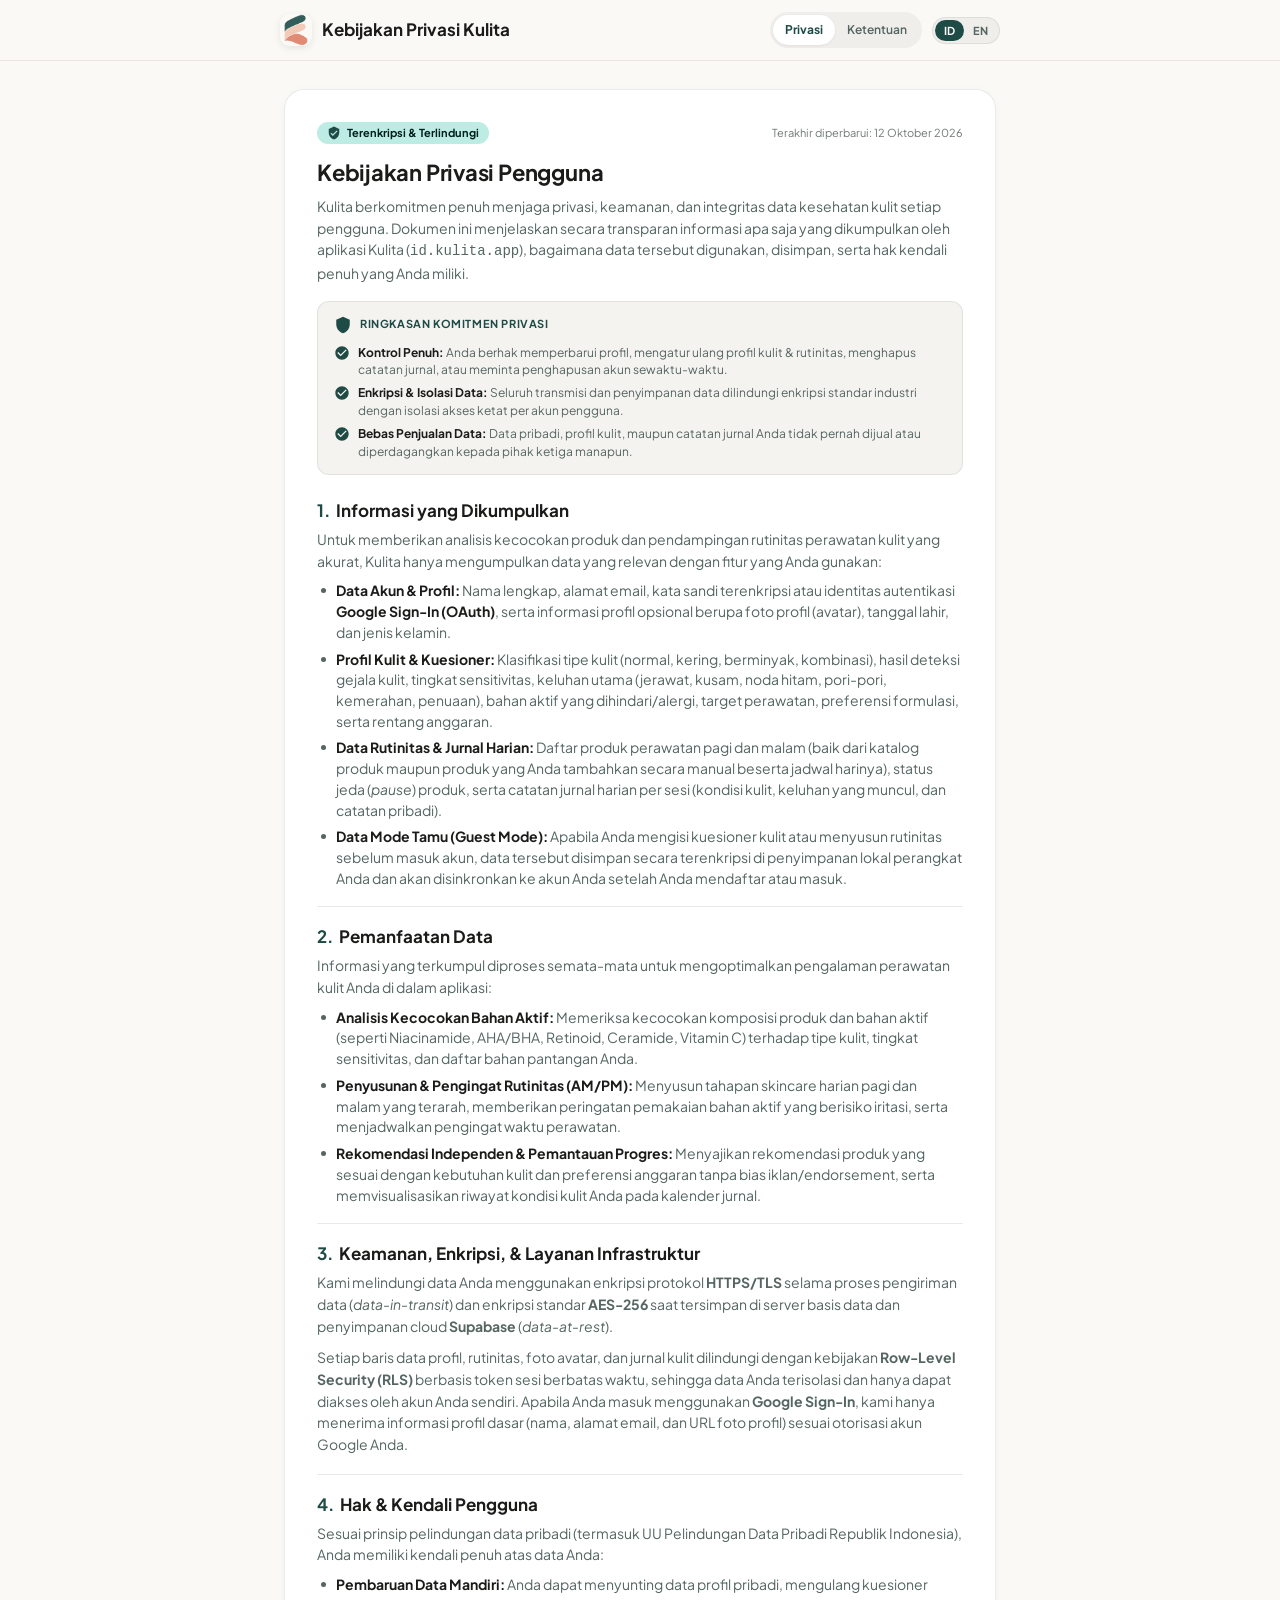
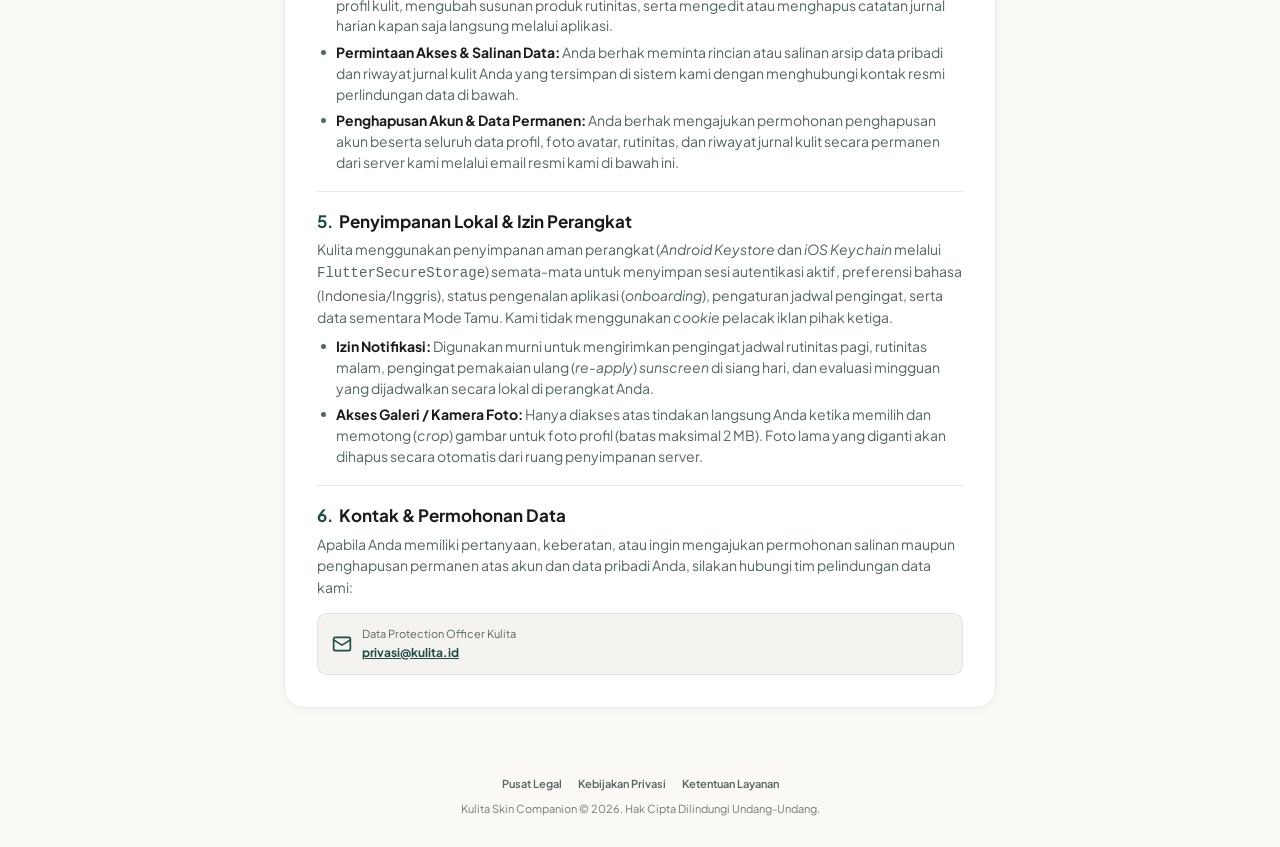
==== privacy.html @ 601edd52 "Add files via upload initial commit" ====
<!DOCTYPE html>
<html lang="id">
<head>
  <meta charset="UTF-8" />
  <meta name="viewport" content="width=device-width, initial-scale=1.0" />
  <meta name="description" content="Kebijakan Privasi Resmi Kulita Skin Companion — Komitmen perlindungan data pribadi, profil kulit, rutinitas, dan jurnal harian Anda." />
  <meta name="theme-color" content="#FBF9F6" />
  <title>Kebijakan Privasi Kulita</title>
  <link rel="icon" type="image/png" href="assets/kulita_logo.png" />
  <link rel="preconnect" href="https://fonts.googleapis.com" />
  <link rel="preconnect" href="https://fonts.gstatic.com" crossorigin />
  <link href="https://fonts.googleapis.com/css2?family=Plus+Jakarta+Sans:wght@400;500;600;700;800&display=swap" rel="stylesheet" />
  <link rel="stylesheet" href="styles.css" />
  <script src="app.js"></script>
</head>
<body data-title-id="Kebijakan Privasi Kulita" data-title-en="Kulita Privacy Policy">

  <!-- Sticky Top AppBar matching Flutter AppBar -->
  <header class="app-bar">
    <div class="app-bar-inner">
      <a href="index.html" class="brand-link" data-keep-lang>
        <img src="assets/kulita_logo.png" alt="Kulita Logo" class="brand-logo" />
        <span class="brand-title-text" data-lang="id">Kebijakan Privasi Kulita</span>
        <span class="brand-title-text" data-lang="en">Kulita Privacy Policy</span>
      </a>

      <div class="app-bar-actions">
        <nav class="doc-nav" aria-label="Document Navigation">
          <a href="privacy.html" class="doc-nav-link active" data-keep-lang>
            <span data-lang="id">Privasi</span>
            <span data-lang="en">Privacy</span>
          </a>
          <a href="terms.html" class="doc-nav-link" data-keep-lang>
            <span data-lang="id">Ketentuan</span>
            <span data-lang="en">Terms</span>
          </a>
        </nav>

        <div class="lang-switch" role="group" aria-label="Language Switcher">
          <button type="button" class="lang-btn active" data-set-lang="id" aria-pressed="true">ID</button>
          <button type="button" class="lang-btn" data-set-lang="en" aria-pressed="false">EN</button>
        </div>
      </div>
    </div>
  </header>

  <!-- Main Content -->
  <main class="page-main">
    <article class="article-card">

      <!-- ================================================================
           BAHASA INDONESIA (ID)
           ================================================================ -->
      <div data-lang="id">
        <!-- Badge & Updated Date -->
        <div class="meta-row">
          <span class="badge-pill badge-pill--privacy">
            <svg class="badge-icon" viewBox="0 0 24 24" fill="currentColor" aria-hidden="true">
              <path d="M12 1L3 5v6c0 5.55 3.84 10.74 9 12 5.16-1.26 9-6.45 9-12V5l-9-4zm-2 16l-4-4 1.41-1.41L10 14.17l6.59-6.59L18 9l-8 8z"/>
            </svg>
            Terenkripsi &amp; Terlindungi
          </span>
          <span class="last-updated">Terakhir diperbarui: 12 Oktober 2026</span>
        </div>

        <!-- Headline & Intro -->
        <h1 class="headline-lg-mobile doc-headline">Kebijakan Privasi Pengguna</h1>
        <p class="body-md doc-intro">
          Kulita berkomitmen penuh menjaga privasi, keamanan, dan integritas data kesehatan kulit setiap pengguna. Dokumen ini menjelaskan secara transparan informasi apa saja yang dikumpulkan oleh aplikasi Kulita (<code>id.kulita.app</code>), bagaimana data tersebut digunakan, disimpan, serta hak kendali penuh yang Anda miliki.
        </p>

        <!-- Summary Commitment Callout Box (LegalSummaryCard) -->
        <section class="summary-card" aria-label="Ringkasan Komitmen Privasi">
          <div class="summary-card-header">
            <svg class="summary-card-icon" viewBox="0 0 24 24" fill="currentColor" aria-hidden="true">
              <path d="M12 1L3 5v6c0 5.55 3.84 10.74 9 12 5.16-1.26 9-6.45 9-12V5l-9-4z"/>
            </svg>
            <h2 class="summary-card-title">RINGKASAN KOMITMEN PRIVASI</h2>
          </div>
          <ul class="summary-list">
            <li class="summary-item">
              <svg class="summary-check-icon" viewBox="0 0 24 24" fill="currentColor" aria-hidden="true">
                <path d="M12 2C6.48 2 2 6.48 2 12s4.48 10 10 10 10-4.48 10-10S17.52 2 12 2zm-2 15l-5-5 1.41-1.41L10 14.17l7.59-7.59L19 8l-9 9z"/>
              </svg>
              <span><strong>Kontrol Penuh:</strong> Anda berhak memperbarui profil, mengatur ulang profil kulit &amp; rutinitas, menghapus catatan jurnal, atau meminta penghapusan akun sewaktu-waktu.</span>
            </li>
            <li class="summary-item">
              <svg class="summary-check-icon" viewBox="0 0 24 24" fill="currentColor" aria-hidden="true">
                <path d="M12 2C6.48 2 2 6.48 2 12s4.48 10 10 10 10-4.48 10-10S17.52 2 12 2zm-2 15l-5-5 1.41-1.41L10 14.17l7.59-7.59L19 8l-9 9z"/>
              </svg>
              <span><strong>Enkripsi &amp; Isolasi Data:</strong> Seluruh transmisi dan penyimpanan data dilindungi enkripsi standar industri dengan isolasi akses ketat per akun pengguna.</span>
            </li>
            <li class="summary-item">
              <svg class="summary-check-icon" viewBox="0 0 24 24" fill="currentColor" aria-hidden="true">
                <path d="M12 2C6.48 2 2 6.48 2 12s4.48 10 10 10 10-4.48 10-10S17.52 2 12 2zm-2 15l-5-5 1.41-1.41L10 14.17l7.59-7.59L19 8l-9 9z"/>
              </svg>
              <span><strong>Bebas Penjualan Data:</strong> Data pribadi, profil kulit, maupun catatan jurnal Anda tidak pernah dijual atau diperdagangkan kepada pihak ketiga manapun.</span>
            </li>
          </ul>
        </section>

        <!-- Section 1 -->
        <section class="section-block">
          <h2 class="section-heading">
            <span class="section-number">1.</span>
            <span>Informasi yang Dikumpulkan</span>
          </h2>
          <p class="section-desc">
            Untuk memberikan analisis kecocokan produk dan pendampingan rutinitas perawatan kulit yang akurat, Kulita hanya mengumpulkan data yang relevan dengan fitur yang Anda gunakan:
          </p>
          <ul class="bullet-list">
            <li class="bullet-item">
              <span class="bullet-dot"></span>
              <span><strong>Data Akun &amp; Profil: </strong>Nama lengkap, alamat email, kata sandi terenkripsi atau identitas autentikasi <strong>Google Sign-In (OAuth)</strong>, serta informasi profil opsional berupa foto profil (avatar), tanggal lahir, dan jenis kelamin.</span>
            </li>
            <li class="bullet-item">
              <span class="bullet-dot"></span>
              <span><strong>Profil Kulit &amp; Kuesioner: </strong>Klasifikasi tipe kulit (normal, kering, berminyak, kombinasi), hasil deteksi gejala kulit, tingkat sensitivitas, keluhan utama (jerawat, kusam, noda hitam, pori-pori, kemerahan, penuaan), bahan aktif yang dihindari/alergi, target perawatan, preferensi formulasi, serta rentang anggaran.</span>
            </li>
            <li class="bullet-item">
              <span class="bullet-dot"></span>
              <span><strong>Data Rutinitas &amp; Jurnal Harian: </strong>Daftar produk perawatan pagi dan malam (baik dari katalog produk maupun produk yang Anda tambahkan secara manual beserta jadwal harinya), status jeda (<em>pause</em>) produk, serta catatan jurnal harian per sesi (kondisi kulit, keluhan yang muncul, dan catatan pribadi).</span>
            </li>
            <li class="bullet-item">
              <span class="bullet-dot"></span>
              <span><strong>Data Mode Tamu (Guest Mode): </strong>Apabila Anda mengisi kuesioner kulit atau menyusun rutinitas sebelum masuk akun, data tersebut disimpan secara terenkripsi di penyimpanan lokal perangkat Anda dan akan disinkronkan ke akun Anda setelah Anda mendaftar atau masuk.</span>
            </li>
          </ul>
        </section>

        <hr class="section-divider" />

        <!-- Section 2 -->
        <section class="section-block">
          <h2 class="section-heading">
            <span class="section-number">2.</span>
            <span>Pemanfaatan Data</span>
          </h2>
          <p class="section-desc">
            Informasi yang terkumpul diproses semata-mata untuk mengoptimalkan pengalaman perawatan kulit Anda di dalam aplikasi:
          </p>
          <ul class="bullet-list">
            <li class="bullet-item">
              <span class="bullet-dot"></span>
              <span><strong>Analisis Kecocokan Bahan Aktif: </strong>Memeriksa kecocokan komposisi produk dan bahan aktif (seperti Niacinamide, AHA/BHA, Retinoid, Ceramide, Vitamin C) terhadap tipe kulit, tingkat sensitivitas, dan daftar bahan pantangan Anda.</span>
            </li>
            <li class="bullet-item">
              <span class="bullet-dot"></span>
              <span><strong>Penyusunan &amp; Pengingat Rutinitas (AM/PM): </strong>Menyusun tahapan skincare harian pagi dan malam yang terarah, memberikan peringatan pemakaian bahan aktif yang berisiko iritasi, serta menjadwalkan pengingat waktu perawatan.</span>
            </li>
            <li class="bullet-item">
              <span class="bullet-dot"></span>
              <span><strong>Rekomendasi Independen &amp; Pemantauan Progres: </strong>Menyajikan rekomendasi produk yang sesuai dengan kebutuhan kulit dan preferensi anggaran tanpa bias iklan/endorsement, serta memvisualisasikan riwayat kondisi kulit Anda pada kalender jurnal.</span>
            </li>
          </ul>
        </section>

        <hr class="section-divider" />

        <!-- Section 3 -->
        <section class="section-block">
          <h2 class="section-heading">
            <span class="section-number">3.</span>
            <span>Keamanan, Enkripsi, &amp; Layanan Infrastruktur</span>
          </h2>
          <p class="section-desc">
            Kami melindungi data Anda menggunakan enkripsi protokol <strong>HTTPS/TLS</strong> selama proses pengiriman data (<em>data-in-transit</em>) dan enkripsi standar <strong>AES-256</strong> saat tersimpan di server basis data dan penyimpanan cloud <strong>Supabase</strong> (<em>data-at-rest</em>).
          </p>
          <p class="section-desc">
            Setiap baris data profil, rutinitas, foto avatar, dan jurnal kulit dilindungi dengan kebijakan <strong>Row-Level Security (RLS)</strong> berbasis token sesi berbatas waktu, sehingga data Anda terisolasi dan hanya dapat diakses oleh akun Anda sendiri. Apabila Anda masuk menggunakan <strong>Google Sign-In</strong>, kami hanya menerima informasi profil dasar (nama, alamat email, dan URL foto profil) sesuai otorisasi akun Google Anda.
          </p>
        </section>

        <hr class="section-divider" />

        <!-- Section 4 -->
        <section class="section-block">
          <h2 class="section-heading">
            <span class="section-number">4.</span>
            <span>Hak &amp; Kendali Pengguna</span>
          </h2>
          <p class="section-desc">
            Sesuai prinsip pelindungan data pribadi (termasuk UU Pelindungan Data Pribadi Republik Indonesia), Anda memiliki kendali penuh atas data Anda:
          </p>
          <ul class="bullet-list">
            <li class="bullet-item">
              <span class="bullet-dot"></span>
              <span><strong>Pembaruan Data Mandiri: </strong>Anda dapat menyunting data profil pribadi, mengulang kuesioner profil kulit, mengubah susunan produk rutinitas, serta mengedit atau menghapus catatan jurnal harian kapan saja langsung melalui aplikasi.</span>
            </li>
            <li class="bullet-item">
              <span class="bullet-dot"></span>
              <span><strong>Permintaan Akses &amp; Salinan Data: </strong>Anda berhak meminta rincian atau salinan arsip data pribadi dan riwayat jurnal kulit Anda yang tersimpan di sistem kami dengan menghubungi kontak resmi perlindungan data di bawah.</span>
            </li>
            <li class="bullet-item">
              <span class="bullet-dot"></span>
              <span><strong>Penghapusan Akun &amp; Data Permanen: </strong>Anda berhak mengajukan permohonan penghapusan akun beserta seluruh data profil, foto avatar, rutinitas, dan riwayat jurnal kulit secara permanen dari server kami melalui email resmi kami di bawah ini.</span>
            </li>
          </ul>
        </section>

        <hr class="section-divider" />

        <!-- Section 5 -->
        <section class="section-block">
          <h2 class="section-heading">
            <span class="section-number">5.</span>
            <span>Penyimpanan Lokal &amp; Izin Perangkat</span>
          </h2>
          <p class="section-desc">
            Kulita menggunakan penyimpanan aman perangkat (<em>Android Keystore</em> dan <em>iOS Keychain</em> melalui <code>FlutterSecureStorage</code>) semata-mata untuk menyimpan sesi autentikasi aktif, preferensi bahasa (Indonesia/Inggris), status pengenalan aplikasi (<em>onboarding</em>), pengaturan jadwal pengingat, serta data sementara Mode Tamu. Kami tidak menggunakan <em>cookie</em> pelacak iklan pihak ketiga.
          </p>
          <ul class="bullet-list">
            <li class="bullet-item">
              <span class="bullet-dot"></span>
              <span><strong>Izin Notifikasi: </strong>Digunakan murni untuk mengirimkan pengingat jadwal rutinitas pagi, rutinitas malam, pengingat pemakaian ulang (<em>re-apply</em>) <em>sunscreen</em> di siang hari, dan evaluasi mingguan yang dijadwalkan secara lokal di perangkat Anda.</span>
            </li>
            <li class="bullet-item">
              <span class="bullet-dot"></span>
              <span><strong>Akses Galeri / Kamera Foto: </strong>Hanya diakses atas tindakan langsung Anda ketika memilih dan memotong (<em>crop</em>) gambar untuk foto profil (batas maksimal 2 MB). Foto lama yang diganti akan dihapus secara otomatis dari ruang penyimpanan server.</span>
            </li>
          </ul>
        </section>

        <hr class="section-divider" />

        <!-- Section 6 -->
        <section class="section-block">
          <h2 class="section-heading">
            <span class="section-number">6.</span>
            <span>Kontak &amp; Permohonan Data</span>
          </h2>
          <p class="section-desc">
            Apabila Anda memiliki pertanyaan, keberatan, atau ingin mengajukan permohonan salinan maupun penghapusan permanen atas akun dan data pribadi Anda, silakan hubungi tim pelindungan data kami:
          </p>

          <!-- Contact Box matching LegalContactBox -->
          <a href="mailto:privasi@kulita.id" class="contact-box" aria-label="Data Protection Officer Kulita: privasi@kulita.id">
            <svg class="contact-box-icon" viewBox="0 0 24 24" fill="none" stroke="currentColor" stroke-width="2" stroke-linecap="round" stroke-linejoin="round" aria-hidden="true">
              <rect x="2" y="4" width="20" height="16" rx="2"/>
              <path d="m22 7-8.97 5.7a1.94 1.94 0 0 1-2.06 0L2 7"/>
            </svg>
            <div>
              <span class="contact-box-label">Data Protection Officer Kulita</span>
              <span class="contact-box-email">privasi@kulita.id</span>
            </div>
          </a>
        </section>
      </div>

      <!-- ================================================================
           ENGLISH (EN)
           ================================================================ -->
      <div data-lang="en">
        <!-- Badge & Updated Date -->
        <div class="meta-row">
          <span class="badge-pill badge-pill--privacy">
            <svg class="badge-icon" viewBox="0 0 24 24" fill="currentColor" aria-hidden="true">
              <path d="M12 1L3 5v6c0 5.55 3.84 10.74 9 12 5.16-1.26 9-6.45 9-12V5l-9-4zm-2 16l-4-4 1.41-1.41L10 14.17l6.59-6.59L18 9l-8 8z"/>
            </svg>
            Encrypted &amp; Protected
          </span>
          <span class="last-updated">Last updated: October 12, 2026</span>
        </div>

        <!-- Headline & Intro -->
        <h1 class="headline-lg-mobile doc-headline">User Privacy Policy</h1>
        <p class="body-md doc-intro">
          Kulita is fully committed to safeguarding the privacy, security, and integrity of every user's skin health data. This document transparently outlines what information is collected by the Kulita application (<code>id.kulita.app</code>), how it is processed and stored, and the full control rights you retain.
        </p>

        <!-- Summary Commitment Callout Box -->
        <section class="summary-card" aria-label="Privacy Commitment Summary">
          <div class="summary-card-header">
            <svg class="summary-card-icon" viewBox="0 0 24 24" fill="currentColor" aria-hidden="true">
              <path d="M12 1L3 5v6c0 5.55 3.84 10.74 9 12 5.16-1.26 9-6.45 9-12V5l-9-4z"/>
            </svg>
            <h2 class="summary-card-title">PRIVACY COMMITMENT SUMMARY</h2>
          </div>
          <ul class="summary-list">
            <li class="summary-item">
              <svg class="summary-check-icon" viewBox="0 0 24 24" fill="currentColor" aria-hidden="true">
                <path d="M12 2C6.48 2 2 6.48 2 12s4.48 10 10 10 10-4.48 10-10S17.52 2 12 2zm-2 15l-5-5 1.41-1.41L10 14.17l7.59-7.59L19 8l-9 9z"/>
              </svg>
              <span><strong>Full Control:</strong> You have the right to update your profile, retake your skin assessment, modify routines, delete journal entries, or request account deletion at any time.</span>
            </li>
            <li class="summary-item">
              <svg class="summary-check-icon" viewBox="0 0 24 24" fill="currentColor" aria-hidden="true">
                <path d="M12 2C6.48 2 2 6.48 2 12s4.48 10 10 10 10-4.48 10-10S17.52 2 12 2zm-2 15l-5-5 1.41-1.41L10 14.17l7.59-7.59L19 8l-9 9z"/>
              </svg>
              <span><strong>Encryption &amp; Data Isolation:</strong> All data in transit and at rest is protected by industry-standard encryption with strict per-account access isolation.</span>
            </li>
            <li class="summary-item">
              <svg class="summary-check-icon" viewBox="0 0 24 24" fill="currentColor" aria-hidden="true">
                <path d="M12 2C6.48 2 2 6.48 2 12s4.48 10 10 10 10-4.48 10-10S17.52 2 12 2zm-2 15l-5-5 1.41-1.41L10 14.17l7.59-7.59L19 8l-9 9z"/>
              </svg>
              <span><strong>No Data Selling:</strong> Your personal data, skin profile, and journal logs are never sold or traded to any third party.</span>
            </li>
          </ul>
        </section>

        <!-- Section 1 -->
        <section class="section-block">
          <h2 class="section-heading">
            <span class="section-number">1.</span>
            <span>Information Collected</span>
          </h2>
          <p class="section-desc">
            To deliver accurate product compatibility analysis and guided skincare routines, Kulita collects only the data relevant to the features you use:
          </p>
          <ul class="bullet-list">
            <li class="bullet-item">
              <span class="bullet-dot"></span>
              <span><strong>Account &amp; Profile Data: </strong>Full name, email address, encrypted password credentials or <strong>Google Sign-In (OAuth)</strong> authentication identity, and optional profile details including profile photo (avatar), date of birth, and gender.</span>
            </li>
            <li class="bullet-item">
              <span class="bullet-dot"></span>
              <span><strong>Skin Profile &amp; Questionnaire: </strong>Skin type classification (normal, dry, oily, combination), symptom check results, sensitivity level, primary skin concerns (acne, dullness, dark spots, pores, redness, aging), excluded/allergic ingredients, skincare goals, formulation preferences, and budget tier.</span>
            </li>
            <li class="bullet-item">
              <span class="bullet-dot"></span>
              <span><strong>Routine &amp; Daily Journal Logs: </strong>Morning and night skincare routine products (both catalog items and custom products added manually along with their weekly schedules), paused product states, and daily journal logs per session (skin condition, observed concerns, and personal notes).</span>
            </li>
            <li class="bullet-item">
              <span class="bullet-dot"></span>
              <span><strong>Guest Mode Data: </strong>If you complete the skin questionnaire or build a routine before signing in, that data is stored encrypted on your local device and automatically synchronized to your account once you sign up or log in.</span>
            </li>
          </ul>
        </section>

        <hr class="section-divider" />

        <!-- Section 2 -->
        <section class="section-block">
          <h2 class="section-heading">
            <span class="section-number">2.</span>
            <span>Use of Data</span>
          </h2>
          <p class="section-desc">
            Collected information is processed solely to optimize your skincare experience within the application:
          </p>
          <ul class="bullet-list">
            <li class="bullet-item">
              <span class="bullet-dot"></span>
              <span><strong>Active Ingredient Compatibility: </strong>Evaluating product formulations and active ingredients (such as Niacinamide, AHA/BHA, Retinoids, Ceramides, Vitamin C) against your skin type, sensitivity level, and excluded ingredient list.</span>
            </li>
            <li class="bullet-item">
              <span class="bullet-dot"></span>
              <span><strong>Guided Routine &amp; Reminders (AM/PM): </strong>Structuring logical morning and evening skincare steps, surfacing caution notices for potentially irritating active combinations, and scheduling local routine reminders.</span>
            </li>
            <li class="bullet-item">
              <span class="bullet-dot"></span>
              <span><strong>Independent Recommendations &amp; Progress Tracking: </strong>Providing unbiased product recommendations aligned with your skin needs and budget preferences, and visualizing your skin history on the journal calendar.</span>
            </li>
          </ul>
        </section>

        <hr class="section-divider" />

        <!-- Section 3 -->
        <section class="section-block">
          <h2 class="section-heading">
            <span class="section-number">3.</span>
            <span>Data Security, Encryption, &amp; Infrastructure</span>
          </h2>
          <p class="section-desc">
            We protect your data using <strong>HTTPS/TLS</strong> encryption during transmission (<em>data-in-transit</em>) and <strong>AES-256</strong> encryption when stored on <strong>Supabase</strong> cloud database and storage servers (<em>data-at-rest</em>).
          </p>
          <p class="section-desc">
            Every profile record, routine item, avatar image, and journal entry is protected by <strong>Row-Level Security (RLS)</strong> policies enforced via time-limited session tokens, ensuring your data is strictly isolated and accessible only by your authenticated account. When signing in with <strong>Google Sign-In</strong>, we only receive basic profile attributes (name, email address, and profile picture URL) authorized by your Google account.
          </p>
        </section>

        <hr class="section-divider" />

        <!-- Section 4 -->
        <section class="section-block">
          <h2 class="section-heading">
            <span class="section-number">4.</span>
            <span>User Rights &amp; Control</span>
          </h2>
          <p class="section-desc">
            In accordance with personal data protection principles (including the Indonesian Personal Data Protection Law / UU PDP), you hold full authority over your data:
          </p>
          <ul class="bullet-list">
            <li class="bullet-item">
              <span class="bullet-dot"></span>
              <span><strong>In-App Self-Service Updates: </strong>You can edit your personal profile details, retake the skin questionnaire, modify routine products, and edit or delete daily journal entries at any time directly inside the app.</span>
            </li>
            <li class="bullet-item">
              <span class="bullet-dot"></span>
              <span><strong>Data Access &amp; Copy Requests: </strong>You have the right to request details or a copy of your personal data and skin journal history stored in our system by contacting our data protection officer below.</span>
            </li>
            <li class="bullet-item">
              <span class="bullet-dot"></span>
              <span><strong>Permanent Account &amp; Data Deletion: </strong>You may request permanent deletion of your account along with all profile records, avatar photos, routines, and journal entries from our servers by contacting our official privacy email below.</span>
            </li>
          </ul>
        </section>

        <hr class="section-divider" />

        <!-- Section 5 -->
        <section class="section-block">
          <h2 class="section-heading">
            <span class="section-number">5.</span>
            <span>Local Storage &amp; Device Permissions</span>
          </h2>
          <p class="section-desc">
            Kulita uses hardware-backed secure device storage (<em>Android Keystore</em> and <em>iOS Keychain</em> via <code>FlutterSecureStorage</code>) strictly to store active authentication tokens, language preferences (Indonesian/English), onboarding completion state, reminder schedules, and temporary Guest Mode drafts. We do not use third-party advertising cookies or cross-app trackers.
          </p>
          <ul class="bullet-list">
            <li class="bullet-item">
              <span class="bullet-dot"></span>
              <span><strong>Notification Permission: </strong>Used exclusively to schedule local on-device reminders for your morning routine, night routine, daytime sunscreen re-application, and weekly skin check-ins.</span>
            </li>
            <li class="bullet-item">
              <span class="bullet-dot"></span>
              <span><strong>Photo Library / Camera Access: </strong>Accessed only upon your explicit action when selecting and cropping an image for your profile avatar (maximum 2 MB limit). Replaced avatar files are automatically removed from server storage.</span>
            </li>
          </ul>
        </section>

        <hr class="section-divider" />

        <!-- Section 6 -->
        <section class="section-block">
          <h2 class="section-heading">
            <span class="section-number">6.</span>
            <span>Contact &amp; Data Inquiries</span>
          </h2>
          <p class="section-desc">
            If you have questions, objections, or wish to submit a data copy or permanent account deletion request, please contact our official representative:
          </p>

          <!-- Contact Box -->
          <a href="mailto:privasi@kulita.id" class="contact-box" aria-label="Kulita Data Protection Officer: privasi@kulita.id">
            <svg class="contact-box-icon" viewBox="0 0 24 24" fill="none" stroke="currentColor" stroke-width="2" stroke-linecap="round" stroke-linejoin="round" aria-hidden="true">
              <rect x="2" y="4" width="20" height="16" rx="2"/>
              <path d="m22 7-8.97 5.7a1.94 1.94 0 0 1-2.06 0L2 7"/>
            </svg>
            <div>
              <span class="contact-box-label">Kulita Data Protection Officer</span>
              <span class="contact-box-email">privasi@kulita.id</span>
            </div>
          </a>
        </section>
      </div>

    </article>
  </main>

  <!-- Footer -->
  <footer class="page-footer">
    <div class="footer-links">
      <a href="index.html" class="footer-link" data-keep-lang>
        <span data-lang="id">Pusat Legal</span>
        <span data-lang="en">Legal Center</span>
      </a>
      <a href="privacy.html" class="footer-link" data-keep-lang>
        <span data-lang="id">Kebijakan Privasi</span>
        <span data-lang="en">Privacy Policy</span>
      </a>
      <a href="terms.html" class="footer-link" data-keep-lang>
        <span data-lang="id">Ketentuan Layanan</span>
        <span data-lang="en">Terms of Service</span>
      </a>
    </div>
    <p data-lang="id">Kulita Skin Companion &copy; 2026. Hak Cipta Dilindungi Undang-Undang.</p>
    <p data-lang="en">Kulita Skin Companion &copy; 2026. All rights reserved.</p>
  </footer>

</body>
</html>
---- styles.css ----
/* ==========================================================================
   Kulita Design System — Web Legal Pages (GitHub Pages)
   Synchronized with lib/theme/app_colors.dart & lib/theme/app_typography.dart
   ========================================================================== */

:root {
  /* Primary botanical deep teals */
  --primary: #1E4B46;
  --on-primary: #FFFFFF;
  --primary-container: #1C534A;
  --on-primary-container: #8DBAB3;
  --primary-fixed: #BDECE4;
  --primary-fixed-dim: #A2CFC8;
  --on-primary-fixed: #00201D;

  /* Secondary soft warm peaches */
  --secondary: #7D5543;
  --on-secondary: #FFFFFF;
  --secondary-container: #FFC9B1;
  --on-secondary-container: #7A5240;
  --secondary-fixed: #FFDBCC;

  /* Tertiary coral & terracotta accents */
  --tertiary: #E77F67;
  --on-tertiary: #FFFFFF;
  --tertiary-fixed: #FFDAD2;

  /* Canvas & surface layers */
  --canvas: #FAF8F5;
  --surface: #FBF9F6;
  --surface-card: #FFFFFF;
  --surface-tint: #3A6660;
  --surface-container-lowest: #FFFFFF;
  --surface-container-low: #F5F3F0;
  --surface-container: #EFEEEB;
  --surface-container-high: #EAE8E5;
  --surface-container-highest: #E4E2DF;

  /* Typography & Neutrals */
  --on-surface: #1B1C1A;
  --text-primary: #182C29;
  --on-surface-variant: #546562;
  --text-muted: #546562;
  --outline: #707977;
  --outline-variant: #C0C8C6;
  --border-subtle: #EAE6DF;

  /* Semantic */
  --status-verified: #5B8A72;
  --status-warning: #D97736;
  --error: #BA1A1A;
  --error-container: #FFDAD6;

  /* Borders & Shadows matching Flutter cards */
  --outline-alpha-15: rgba(112, 121, 119, 0.15);
  --shadow-card: 0 2px 10px rgba(0, 0, 0, 0.03);
  --shadow-subtle: 0 2px 6px rgba(0, 0, 0, 0.02);
  --shadow-elevated: 0 8px 24px rgba(24, 44, 41, 0.06);

  /* Radii */
  --radius-pill: 9999px;
  --radius-xl: 20px;
  --radius-lg: 16px;
  --radius-md: 12px;
  --radius-sm: 10px;
  --radius-xs: 8px;

  /* Font Family */
  --font-sans: 'Plus Jakarta Sans', -apple-system, BlinkMacSystemFont, 'Segoe UI', Roboto, sans-serif;
}

*,
*::before,
*::after {
  box-sizing: border-box;
  margin: 0;
  padding: 0;
}

html {
  font-family: var(--font-sans);
  background-color: var(--surface);
  color: var(--on-surface);
  -webkit-font-smoothing: antialiased;
  -moz-osx-font-smoothing: grayscale;
  scroll-behavior: smooth;
}

body {
  min-height: 100vh;
  display: flex;
  flex-direction: column;
  background-color: var(--surface);
  color: var(--on-surface);
  line-height: 1.5;
}

/* ==========================================================================
   Typography Scale (AppTypography)
   ========================================================================== */

.display-lg {
  font-size: 2.125rem; /* 34px */
  font-weight: 800;
  line-height: 1.235;
  letter-spacing: -0.02em;
  color: var(--text-primary);
}

.headline-lg {
  font-size: 1.625rem; /* 26px */
  font-weight: 700;
  line-height: 1.3;
  letter-spacing: -0.015em;
  color: var(--text-primary);
}

.headline-lg-mobile {
  font-size: 1.375rem; /* 22px */
  font-weight: 700;
  line-height: 1.36;
  letter-spacing: -0.01em;
  color: var(--on-surface);
}

.headline-md {
  font-size: 1.25rem; /* 20px */
  font-weight: 700;
  line-height: 1.4;
  color: var(--text-primary);
}

.headline-sm {
  font-size: 1.0625rem; /* 17px */
  font-weight: 700;
  line-height: 1.41;
  color: var(--on-surface);
}

.body-lg {
  font-size: 1rem; /* 16px */
  font-weight: 400;
  line-height: 1.5;
  color: var(--text-primary);
}

.body-md {
  font-size: 0.875rem; /* 14px */
  font-weight: 400;
  line-height: 1.5;
  color: var(--on-surface-variant);
}

.body-sm {
  font-size: 0.75rem; /* 12px */
  font-weight: 400;
  line-height: 1.5;
  color: var(--on-surface-variant);
}

.label-lg {
  font-size: 0.875rem; /* 14px */
  font-weight: 600;
  line-height: 1.42;
  color: var(--on-surface);
}

.label-md {
  font-size: 0.75rem; /* 12px */
  font-weight: 600;
  line-height: 1.33;
  letter-spacing: 0.01em;
  color: var(--on-surface-variant);
}

.label-sm {
  font-size: 0.6875rem; /* 11px */
  font-weight: 700;
  line-height: 1.27;
  letter-spacing: 0.02em;
  color: var(--primary);
}

/* ==========================================================================
   Sticky Top AppBar
   ========================================================================== */

.app-bar {
  position: sticky;
  top: 0;
  z-index: 50;
  background-color: rgba(251, 249, 246, 0.88);
  backdrop-filter: blur(12px);
  -webkit-backdrop-filter: blur(12px);
  border-bottom: 1px solid var(--border-subtle);
}

.app-bar-inner {
  max-width: 760px;
  margin: 0 auto;
  padding: 12px 20px;
  display: flex;
  align-items: center;
  justify-content: space-between;
  gap: 12px;
}

.brand-link {
  display: inline-flex;
  align-items: center;
  gap: 10px;
  text-decoration: none;
  color: var(--on-surface);
  font-weight: 700;
  font-size: 1.0625rem;
  transition: opacity 0.15s ease;
}

.brand-link:hover {
  opacity: 0.85;
}

.brand-logo {
  width: 32px;
  height: 32px;
  border-radius: 9px;
  object-fit: cover;
  box-shadow: 0 2px 6px rgba(30, 75, 70, 0.12);
}

.app-bar-actions {
  display: flex;
  align-items: center;
  gap: 10px;
}

/* Navigation Pills inside AppBar */
.doc-nav {
  display: flex;
  align-items: center;
  background-color: var(--surface-container);
  padding: 3px;
  border-radius: var(--radius-pill);
}

.doc-nav-link {
  text-decoration: none;
  font-size: 0.75rem;
  font-weight: 600;
  color: var(--on-surface-variant);
  padding: 6px 12px;
  border-radius: var(--radius-pill);
  transition: all 0.15s ease;
  white-space: nowrap;
}

.doc-nav-link:hover {
  color: var(--on-surface);
}

.doc-nav-link.active {
  background-color: var(--surface-card);
  color: var(--primary);
  font-weight: 700;
  box-shadow: 0 1px 3px rgba(0, 0, 0, 0.06);
}

/* Language Toggle Switcher */
.lang-switch {
  display: inline-flex;
  align-items: center;
  background-color: var(--surface-container);
  border: 1px solid var(--outline-alpha-15);
  border-radius: var(--radius-pill);
  padding: 2px;
}

.lang-btn {
  appearance: none;
  border: none;
  background: transparent;
  font-family: var(--font-sans);
  font-size: 0.6875rem;
  font-weight: 700;
  color: var(--on-surface-variant);
  padding: 4px 9px;
  border-radius: var(--radius-pill);
  cursor: pointer;
  transition: all 0.15s ease;
}

.lang-btn:hover {
  color: var(--on-surface);
}

.lang-btn.active {
  background-color: var(--primary);
  color: var(--on-primary);
}

/* ==========================================================================
   Main Layout & Article Container
   ========================================================================== */

.page-main {
  flex: 1;
  width: 100%;
  max-width: 760px;
  margin: 0 auto;
  padding: 16px 20px 32px;
}

/* Matches PrivacyPolicyPage Main Article Container */
.article-card {
  width: 100%;
  padding: 24px 20px;
  background-color: var(--surface-container-lowest);
  border-radius: var(--radius-xl);
  border: 1px solid var(--outline-alpha-15);
  box-shadow: var(--shadow-card);
}

@media (min-width: 640px) {
  .page-main {
    padding: 28px 24px 48px;
  }

  .article-card {
    padding: 32px 32px;
  }
}

/* ==========================================================================
   Badges & Meta Header
   ========================================================================== */

.meta-row {
  display: flex;
  flex-wrap: wrap;
  align-items: center;
  justify-content: space-between;
  gap: 8px;
  margin-bottom: 14px;
}

.badge-pill {
  display: inline-flex;
  align-items: center;
  gap: 6px;
  padding: 4px 10px;
  border-radius: var(--radius-pill);
  font-size: 0.6875rem;
  font-weight: 700;
  line-height: 1.27;
}

.badge-pill--privacy {
  background-color: var(--primary-fixed);
  color: var(--on-primary-fixed);
}

.badge-pill--terms {
  background-color: var(--surface-container);
  color: var(--on-surface-variant);
  font-weight: 600;
}

.badge-icon {
  width: 14px;
  height: 14px;
  color: var(--primary);
  flex-shrink: 0;
}

.last-updated {
  font-size: 0.6875rem;
  color: var(--outline);
}

.doc-headline {
  margin-bottom: 8px;
}

.doc-intro {
  color: var(--on-surface-variant);
  line-height: 1.55;
}

/* ==========================================================================
   Callout Cards: LegalSummaryCard & MedicalNoticeCard
   ========================================================================== */

/* Matches LegalSummaryCard */
.summary-card {
  width: 100%;
  margin-top: 16px;
  margin-bottom: 24px;
  padding: 14px 16px;
  background-color: var(--surface-container-low);
  border-radius: var(--radius-md);
  border: 1px solid var(--outline-alpha-15);
}

.summary-card-header {
  display: flex;
  align-items: center;
  gap: 8px;
  margin-bottom: 10px;
}

.summary-card-icon {
  width: 18px;
  height: 18px;
  color: var(--primary);
  flex-shrink: 0;
}

.summary-card-title {
  font-size: 0.6875rem;
  font-weight: 700;
  letter-spacing: 0.6px;
  text-transform: uppercase;
  color: var(--primary);
}

.summary-list {
  list-style: none;
  display: flex;
  flex-direction: column;
  gap: 6px;
}

.summary-item {
  display: flex;
  align-items: flex-start;
  gap: 8px;
  font-size: 0.75rem;
  line-height: 1.45;
  color: var(--on-surface-variant);
}

.summary-check-icon {
  width: 16px;
  height: 16px;
  color: var(--primary);
  flex-shrink: 0;
  margin-top: 1px;
}

.summary-item strong {
  font-weight: 700;
  color: var(--on-surface);
}

/* Matches MedicalNoticeCard */
.medical-notice-card {
  width: 100%;
  margin-top: 16px;
  margin-bottom: 24px;
  padding: 16px;
  background-color: var(--surface-container-low);
  border-radius: var(--radius-md);
  border-left: 4px solid var(--primary);
  box-shadow: var(--shadow-subtle);
  display: flex;
  align-items: flex-start;
  gap: 12px;
}

.medical-notice-icon {
  width: 22px;
  height: 22px;
  color: var(--primary);
  flex-shrink: 0;
  margin-top: 1px;
}

.medical-notice-title {
  font-size: 0.75rem;
  font-weight: 700;
  letter-spacing: 0.5px;
  text-transform: uppercase;
  color: var(--primary);
  margin-bottom: 6px;
}

.medical-notice-text {
  font-size: 0.75rem;
  line-height: 1.48;
  color: var(--on-surface-variant);
}

.medical-notice-text strong {
  font-weight: 700;
  color: var(--on-surface);
}

/* ==========================================================================
   Document Sections (LegalSectionCard & LegalBulletPoint)
   ========================================================================== */

.section-block {
  display: flex;
  flex-direction: column;
}

.section-heading {
  display: flex;
  align-items: baseline;
  gap: 6px;
  font-size: 1.0625rem; /* 17px */
  font-weight: 700;
  line-height: 1.41;
  color: var(--on-surface);
}

.section-number {
  color: var(--primary);
  font-weight: 700;
  flex-shrink: 0;
}

.section-number--neutral {
  color: var(--on-surface);
}

.section-desc {
  margin-top: 6px;
  font-size: 0.875rem; /* 14px */
  line-height: 1.55;
  color: var(--on-surface-variant);
}

.section-desc + .section-desc {
  margin-top: 10px;
}

.bullet-list {
  list-style: none;
  margin-top: 8px;
  display: flex;
  flex-direction: column;
  gap: 6px;
}

.bullet-item {
  display: flex;
  align-items: flex-start;
  padding-left: 4px;
  font-size: 0.875rem; /* 14px */
  line-height: 1.48;
  color: var(--on-surface-variant);
}

.bullet-dot {
  width: 5px;
  height: 5px;
  border-radius: 50%;
  background-color: var(--on-surface-variant);
  margin-top: 8px;
  margin-right: 10px;
  flex-shrink: 0;
}

.bullet-item strong {
  font-weight: 700;
  color: var(--on-surface);
}

.section-divider {
  border: 0;
  height: 1px;
  background-color: var(--surface-container-high);
  margin: 18px 0;
}

.section-spacer {
  height: 20px;
}

/* ==========================================================================
   Contact & Support Cards (LegalContactBox & LegalSupportCard)
   ========================================================================== */

/* Matches LegalContactBox */
.contact-box {
  margin-top: 14px;
  padding: 12px 14px;
  background-color: var(--surface-container-low);
  border-radius: var(--radius-sm);
  border: 1px solid var(--outline-alpha-15);
  display: flex;
  align-items: center;
  gap: 10px;
  text-decoration: none;
  transition: background-color 0.15s ease, border-color 0.15s ease;
}

.contact-box:hover {
  background-color: var(--surface-container);
  border-color: var(--outline-variant);
}

.contact-box-icon {
  width: 20px;
  height: 20px;
  color: var(--primary);
  flex-shrink: 0;
}

.contact-box-label {
  display: block;
  font-size: 0.6875rem;
  color: var(--on-surface-variant);
  margin-bottom: 2px;
}

.contact-box-email {
  display: block;
  font-size: 0.75rem;
  font-weight: 700;
  color: var(--primary);
  text-decoration: underline;
}

/* Matches LegalSupportCard */
.support-card {
  width: 100%;
  padding: 16px;
  background-color: var(--surface-container);
  border-radius: var(--radius-md);
}

.support-card-title {
  font-size: 1.0625rem;
  font-weight: 700;
  color: var(--on-surface);
  margin-bottom: 6px;
}

.support-card-desc {
  font-size: 0.75rem;
  line-height: 1.48;
  color: var(--on-surface-variant);
  margin-bottom: 10px;
}

.support-email-link {
  display: inline-flex;
  align-items: center;
  gap: 4px;
  font-size: 0.875rem;
  font-weight: 700;
  color: var(--primary);
  text-decoration: underline;
}

.support-email-link:hover {
  opacity: 0.85;
}

/* ==========================================================================
   Index / Portal Hub Cards
   ========================================================================== */

.hero-banner {
  text-align: center;
  padding: 28px 20px 24px;
}

.hero-logo {
  width: 64px;
  height: 64px;
  border-radius: 18px;
  object-fit: cover;
  box-shadow: var(--shadow-elevated);
  margin-bottom: 14px;
}

.portal-grid {
  display: grid;
  grid-template-columns: 1fr;
  gap: 16px;
  margin-top: 16px;
}

@media (min-width: 600px) {
  .portal-grid {
    grid-template-columns: 1fr 1fr;
  }
}

.portal-card {
  display: flex;
  flex-direction: column;
  justify-content: space-between;
  padding: 22px 20px;
  background-color: var(--surface-container-lowest);
  border-radius: var(--radius-xl);
  border: 1px solid var(--outline-alpha-15);
  box-shadow: var(--shadow-card);
  text-decoration: none;
  color: var(--on-surface);
  transition: transform 0.15s ease, box-shadow 0.15s ease, border-color 0.15s ease;
}

.portal-card:hover {
  transform: translateY(-2px);
  box-shadow: var(--shadow-elevated);
  border-color: var(--primary-fixed-dim);
}

.portal-card-icon-wrap {
  width: 44px;
  height: 44px;
  border-radius: var(--radius-md);
  background-color: var(--surface-container-low);
  display: flex;
  align-items: center;
  justify-content: center;
  color: var(--primary-container);
  margin-bottom: 14px;
}

.portal-card-cta {
  margin-top: 16px;
  display: inline-flex;
  align-items: center;
  gap: 6px;
  font-size: 0.8125rem;
  font-weight: 700;
  color: var(--primary);
}

/* ==========================================================================
   Footer
   ========================================================================== */

.page-footer {
  text-align: center;
  padding: 20px 20px 32px;
  font-size: 0.6875rem;
  color: var(--outline);
}

.footer-links {
  display: flex;
  justify-content: center;
  flex-wrap: wrap;
  gap: 16px;
  margin-bottom: 8px;
}

.footer-link {
  color: var(--on-surface-variant);
  text-decoration: none;
  font-weight: 600;
}

.footer-link:hover {
  color: var(--primary);
  text-decoration: underline;
}

/* ==========================================================================
   Bilingual Visibility Utility & Print Styles
   ========================================================================== */

html[lang="id"] [data-lang="en"] {
  display: none !important;
}

html[lang="en"] [data-lang="id"] {
  display: none !important;
}

@media (max-width: 480px) {
  .brand-title-text {
    display: none;
  }
  .app-bar-inner {
    padding: 10px 16px;
  }
  .page-main {
    padding: 12px 16px 28px;
  }
}

@media print {
  .app-bar,
  .footer-links {
    display: none !important;
  }
  body,
  .article-card {
    background: #FFFFFF;
    box-shadow: none;
    border: none;
  }
}
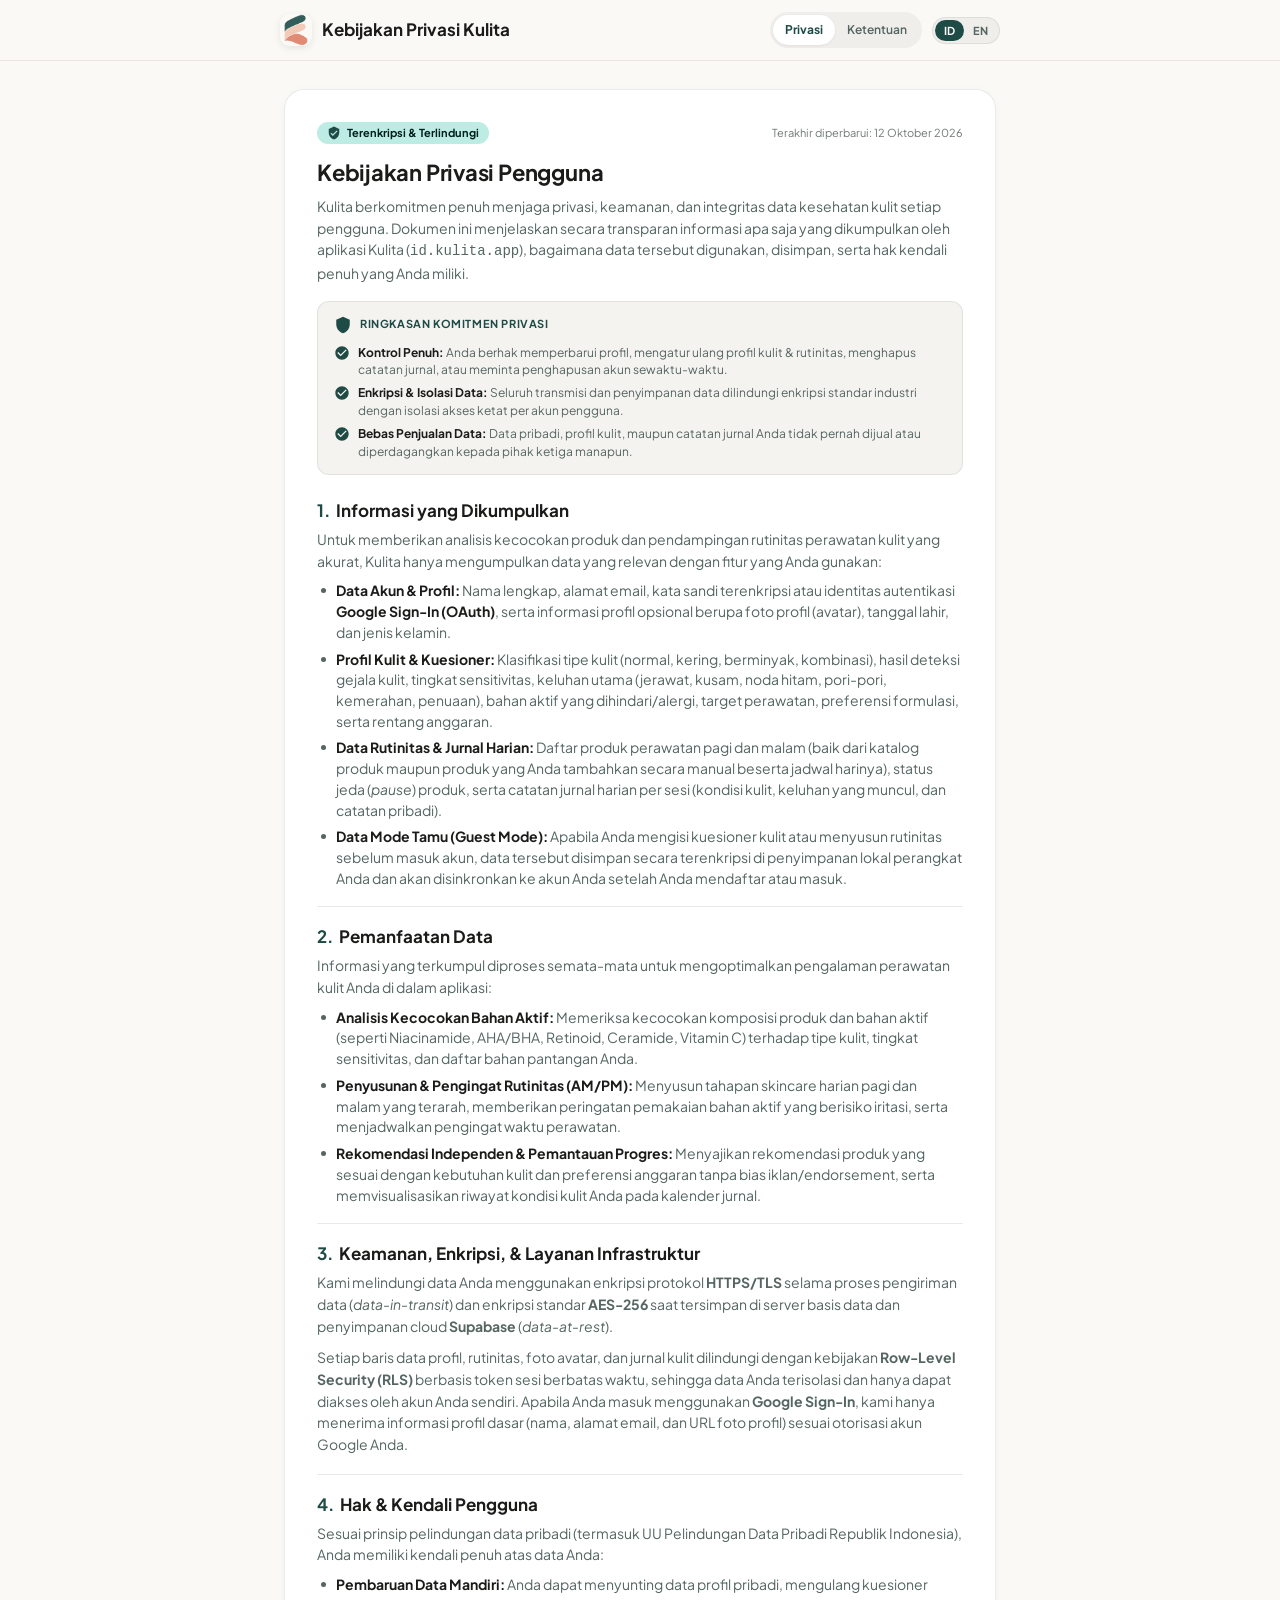
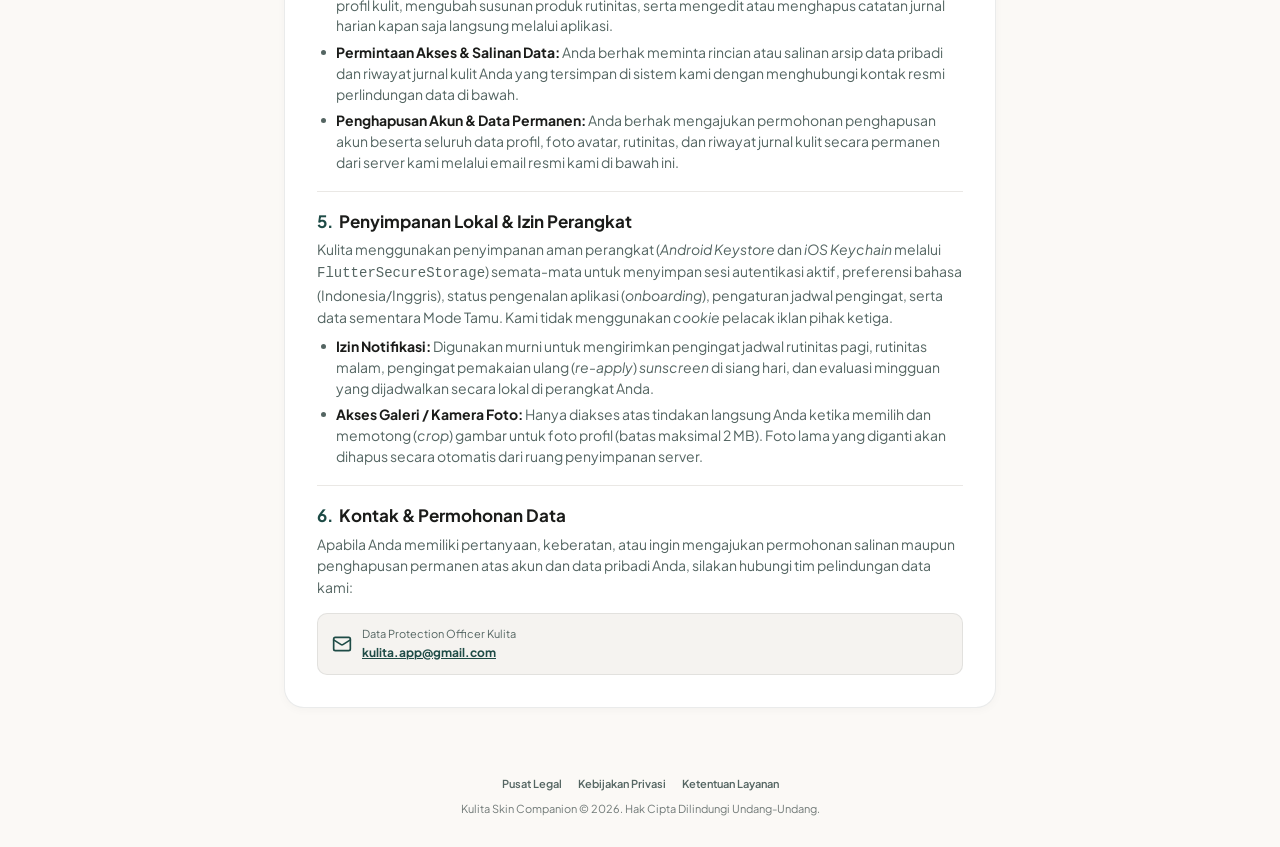
==== commit 562015a5: "Update privacy.html" ====
--- a/privacy.html
+++ b/privacy.html
@@ -234,14 +234,14 @@
           </p>
 
           <!-- Contact Box matching LegalContactBox -->
-          <a href="mailto:privasi@kulita.id" class="contact-box" aria-label="Data Protection Officer Kulita: privasi@kulita.id">
+          <a href="mailto:kulita.app@gmail.com" class="contact-box" aria-label="Data Protection Officer Kulita: kulita.app@gmail.com">
             <svg class="contact-box-icon" viewBox="0 0 24 24" fill="none" stroke="currentColor" stroke-width="2" stroke-linecap="round" stroke-linejoin="round" aria-hidden="true">
               <rect x="2" y="4" width="20" height="16" rx="2"/>
               <path d="m22 7-8.97 5.7a1.94 1.94 0 0 1-2.06 0L2 7"/>
             </svg>
             <div>
               <span class="contact-box-label">Data Protection Officer Kulita</span>
-              <span class="contact-box-email">privasi@kulita.id</span>
+              <span class="contact-box-email">kulita.app@gmail.com</span>
             </div>
           </a>
         </section>
@@ -433,14 +433,14 @@
           </p>
 
           <!-- Contact Box -->
-          <a href="mailto:privasi@kulita.id" class="contact-box" aria-label="Kulita Data Protection Officer: privasi@kulita.id">
+          <a href="mailto:kulita.app@gmail.com" class="contact-box" aria-label="Kulita Data Protection Officer: kulita.app@gmail.com">
             <svg class="contact-box-icon" viewBox="0 0 24 24" fill="none" stroke="currentColor" stroke-width="2" stroke-linecap="round" stroke-linejoin="round" aria-hidden="true">
               <rect x="2" y="4" width="20" height="16" rx="2"/>
               <path d="m22 7-8.97 5.7a1.94 1.94 0 0 1-2.06 0L2 7"/>
             </svg>
             <div>
               <span class="contact-box-label">Kulita Data Protection Officer</span>
-              <span class="contact-box-email">privasi@kulita.id</span>
+              <span class="contact-box-email">kulita.app@gmail.com</span>
             </div>
           </a>
         </section>
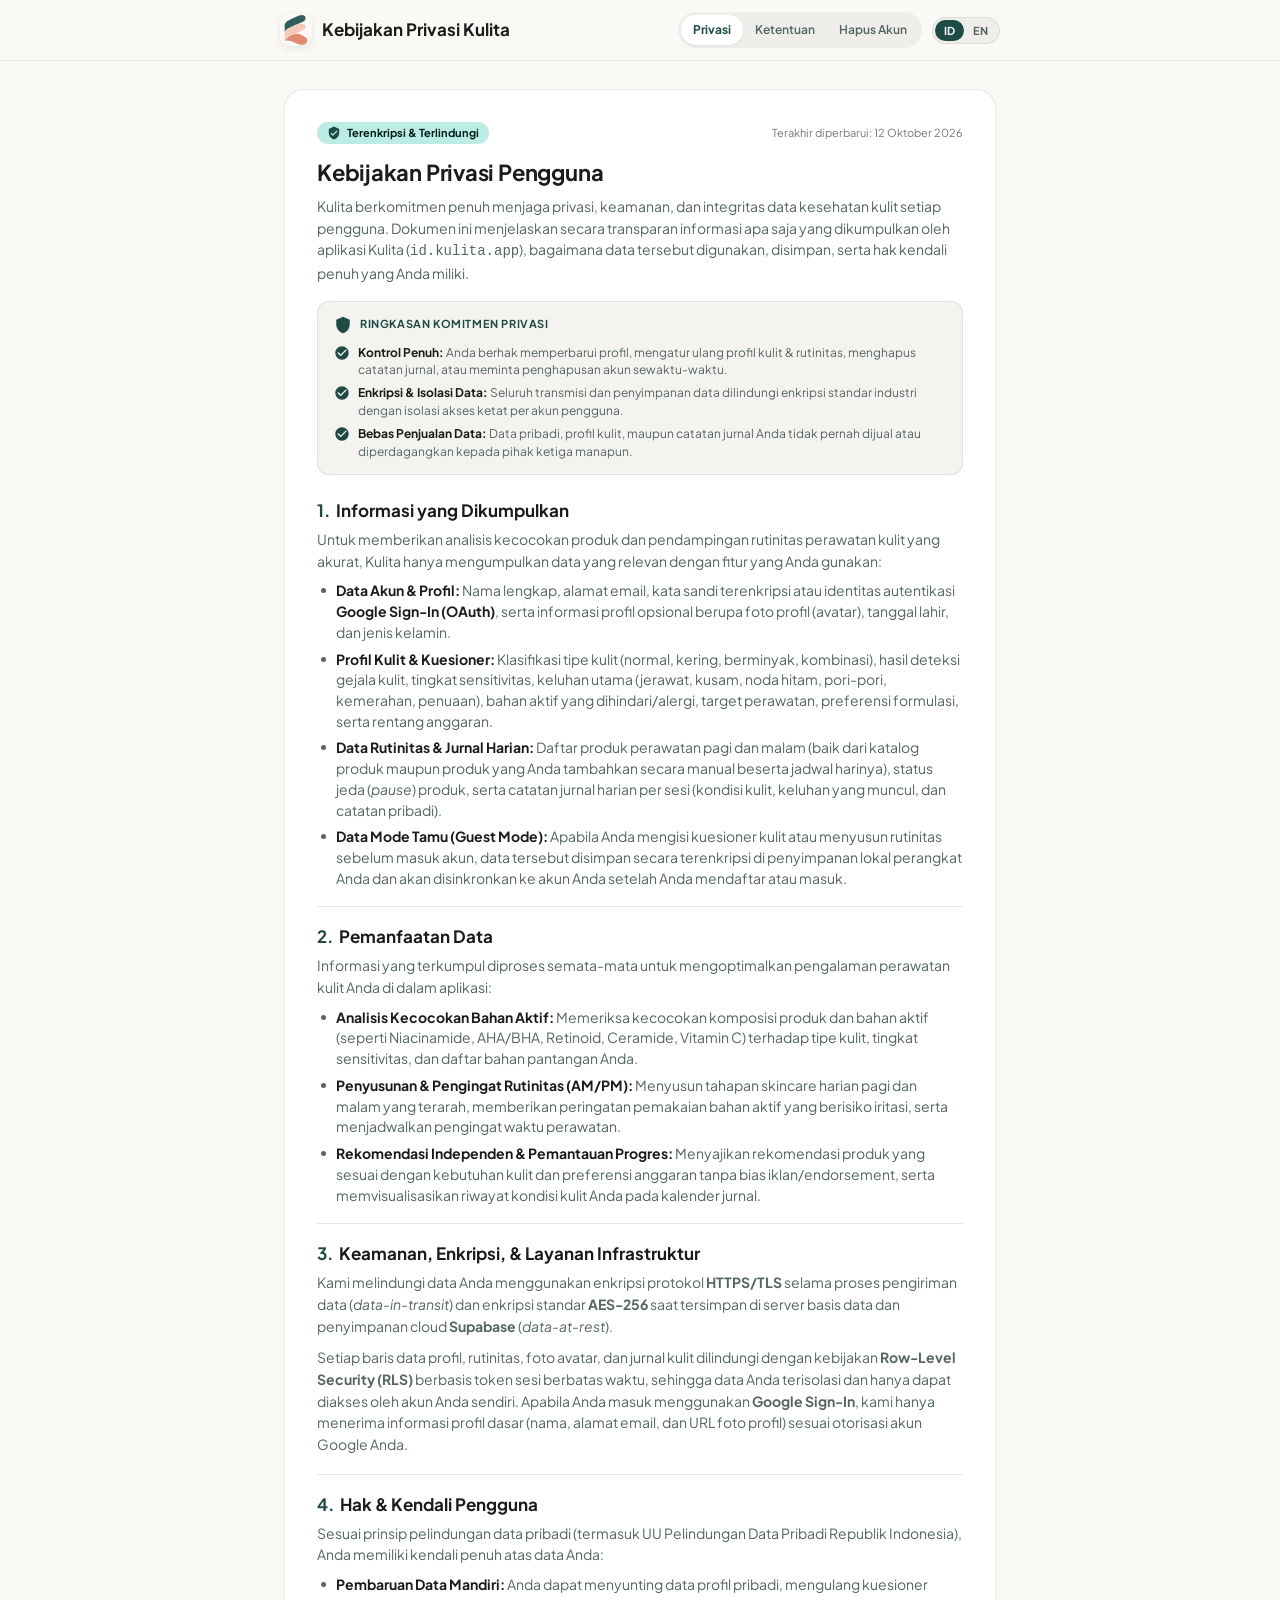
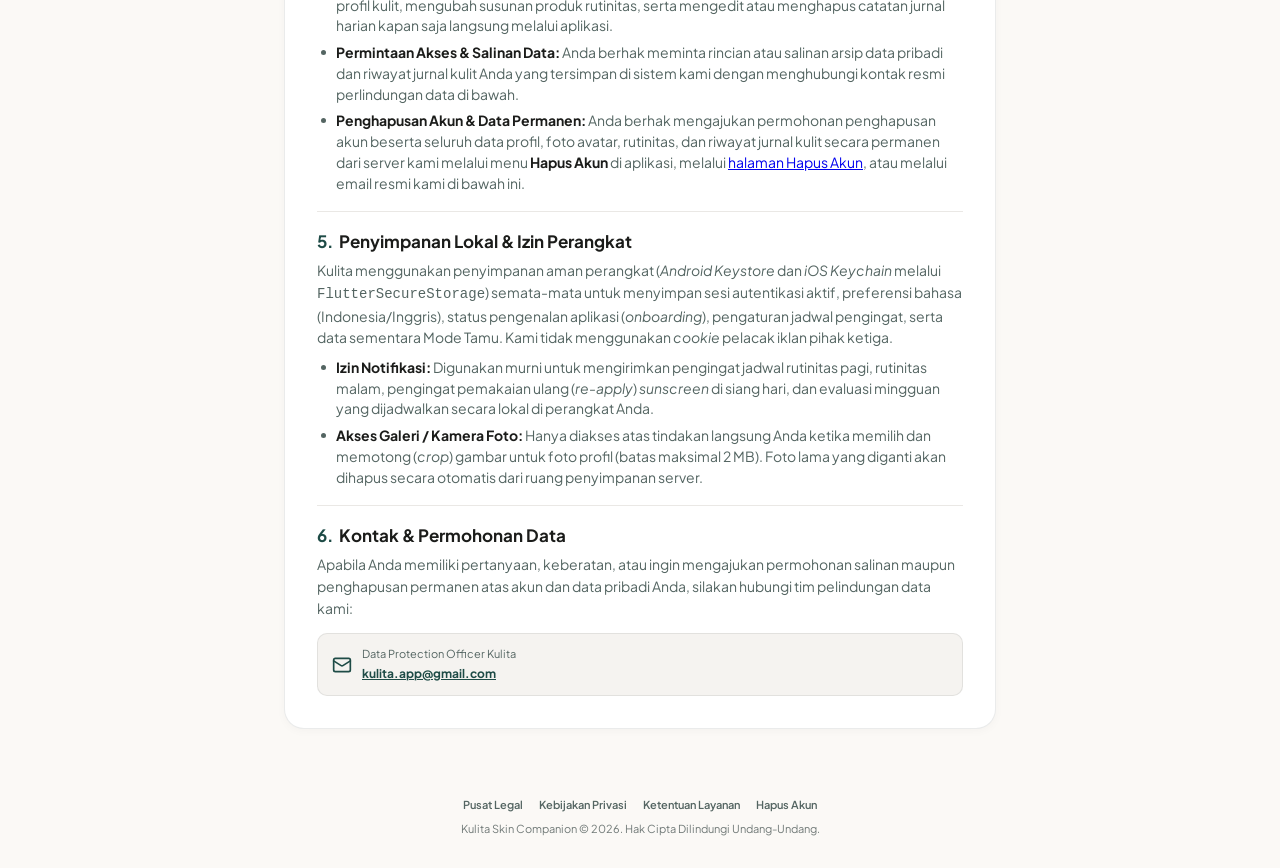
==== commit a5bc46b3: "Update delete-account.html" ====
--- a/privacy.html
+++ b/privacy.html
@@ -34,6 +34,10 @@
             <span data-lang="id">Ketentuan</span>
             <span data-lang="en">Terms</span>
           </a>
+          <a href="delete-account.html" class="doc-nav-link" data-keep-lang>
+            <span data-lang="id">Hapus Akun</span>
+            <span data-lang="en">Delete Account</span>
+          </a>
         </nav>
 
         <div class="lang-switch" role="group" aria-label="Language Switcher">
@@ -193,7 +197,7 @@
             </li>
             <li class="bullet-item">
               <span class="bullet-dot"></span>
-              <span><strong>Penghapusan Akun &amp; Data Permanen: </strong>Anda berhak mengajukan permohonan penghapusan akun beserta seluruh data profil, foto avatar, rutinitas, dan riwayat jurnal kulit secara permanen dari server kami melalui email resmi kami di bawah ini.</span>
+              <span><strong>Penghapusan Akun &amp; Data Permanen: </strong>Anda berhak mengajukan permohonan penghapusan akun beserta seluruh data profil, foto avatar, rutinitas, dan riwayat jurnal kulit secara permanen dari server kami melalui menu <strong>Hapus Akun</strong> di aplikasi, melalui <a href="delete-account.html" data-keep-lang>halaman Hapus Akun</a>, atau melalui email resmi kami di bawah ini.</span>
             </li>
           </ul>
         </section>
@@ -392,7 +396,7 @@
             </li>
             <li class="bullet-item">
               <span class="bullet-dot"></span>
-              <span><strong>Permanent Account &amp; Data Deletion: </strong>You may request permanent deletion of your account along with all profile records, avatar photos, routines, and journal entries from our servers by contacting our official privacy email below.</span>
+              <span><strong>Permanent Account &amp; Data Deletion: </strong>You may request permanent deletion of your account along with all profile records, avatar photos, routines, and journal entries from our servers using the <strong>Delete Account</strong> menu in the app, through our <a href="delete-account.html" data-keep-lang>Delete Account page</a>, or by contacting our official privacy email below.</span>
             </li>
           </ul>
         </section>
@@ -464,6 +468,10 @@
         <span data-lang="id">Ketentuan Layanan</span>
         <span data-lang="en">Terms of Service</span>
       </a>
+      <a href="delete-account.html" class="footer-link" data-keep-lang>
+        <span data-lang="id">Hapus Akun</span>
+        <span data-lang="en">Delete Account</span>
+      </a>
     </div>
     <p data-lang="id">Kulita Skin Companion &copy; 2026. Hak Cipta Dilindungi Undang-Undang.</p>
     <p data-lang="en">Kulita Skin Companion &copy; 2026. All rights reserved.</p>
